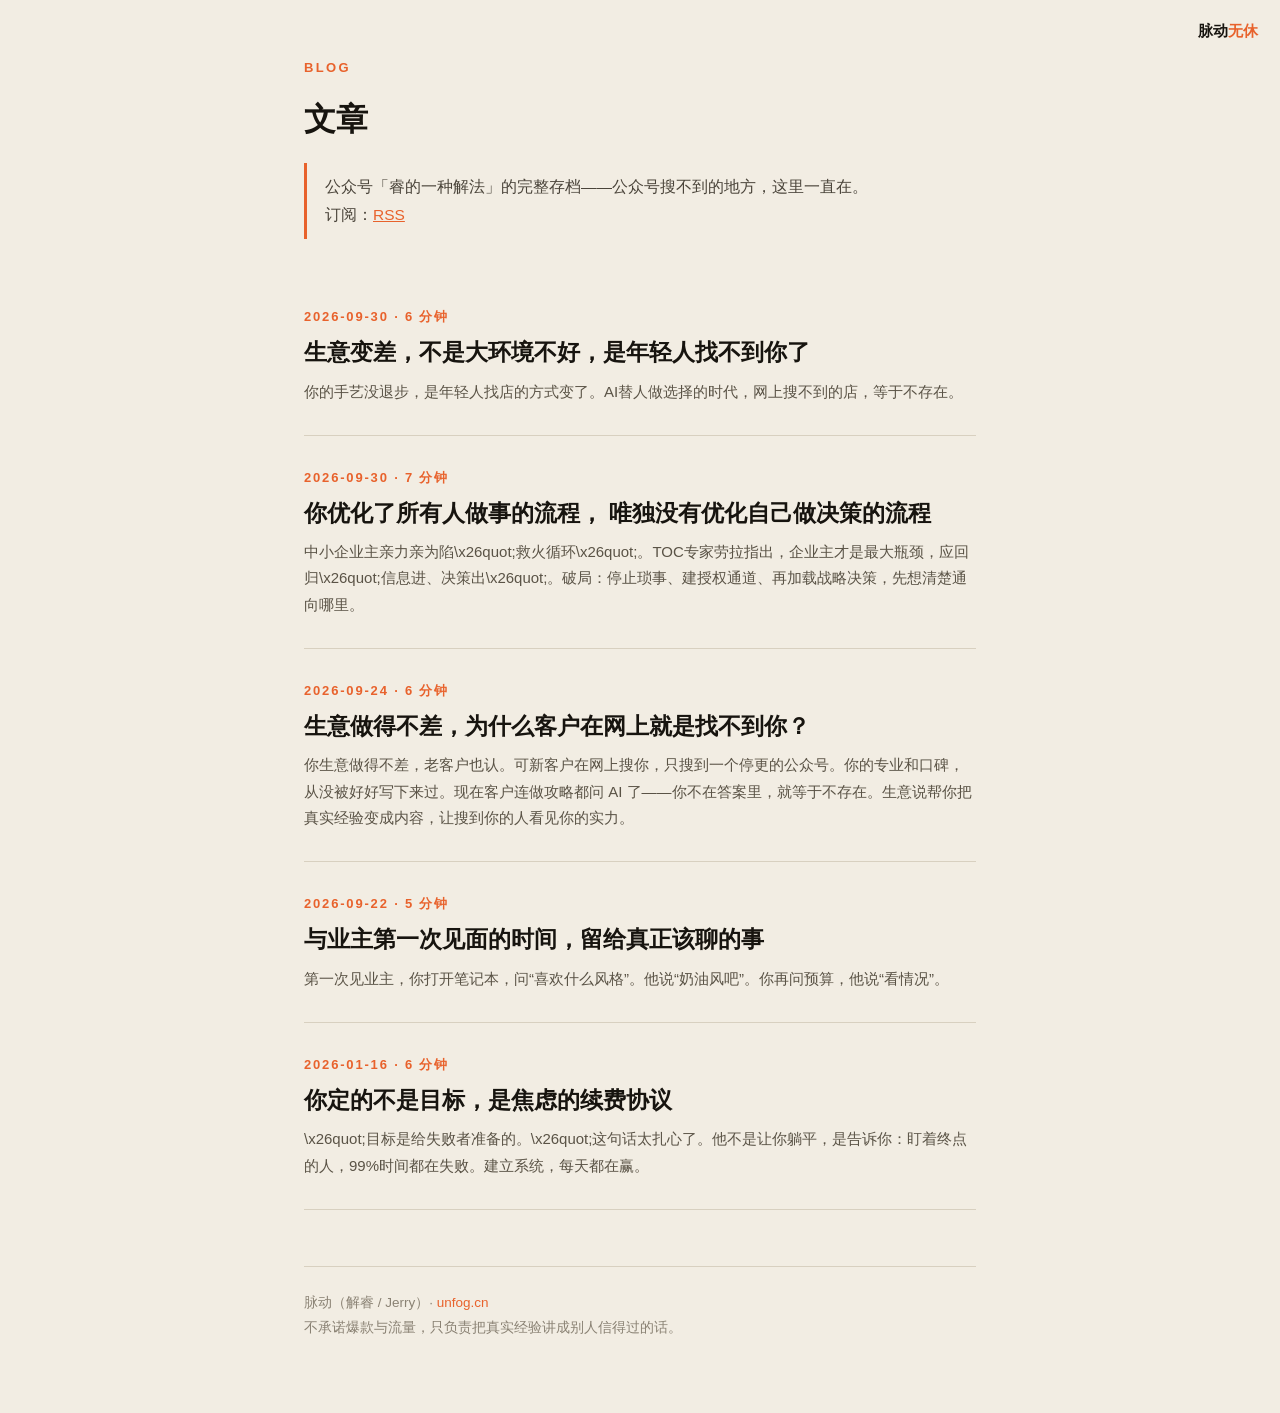
==== blog/index.html @ a6a5ee4e "blog: 同步 9-24 与 9-22 两篇（共 5 篇），sitemap/llms 更新" ====
<!DOCTYPE html>
<html lang="zh-CN">
<head>
<meta charset="utf-8">
<meta name="viewport" content="width=device-width,initial-scale=1">
<title>文章｜脉动无休</title>
<meta name="description" content="脉动（解睿 / Jerry）的公众号文章存档：生意表达、经营判断与 AI 时代的个人实践。">
<link rel="canonical" href="https://unfog.cn/blog/">
<link rel="alternate" type="application/rss+xml" title="脉动无休 · 文章" href="/blog/rss.xml">
<style>
:root{--paper:#f2ede3;--ink:#17140f;--orange:#e8622c}
*{margin:0;padding:0;box-sizing:border-box}
html{-webkit-font-smoothing:antialiased}
body{background:var(--paper);color:var(--ink);font:17px/1.85 "PingFang SC","Helvetica Neue",sans-serif}
.wrap{max-width:720px;margin:0 auto;padding:56px 24px 72px}
.kicker{font-size:13px;letter-spacing:.18em;color:var(--orange);font-weight:600;margin-bottom:18px}
h1{font-family:"Songti SC","STSong","Noto Serif SC",serif;font-size:32px;line-height:1.35;font-weight:700;margin-bottom:14px}
.summary{border-left:3px solid var(--orange);padding:10px 0 10px 18px;color:#4a443a;font-size:15.5px;line-height:1.8;margin:22px 0 8px}
.meta{font-size:13px;color:#8a8274;margin-bottom:40px}
.article p{margin:0 0 20px}
.article img{width:100%;height:auto;border-radius:4px;margin:6px 0 24px;display:block}
.article blockquote,.article .quote{border-left:3px solid #d8d0c0;padding:6px 0 6px 18px;margin:0 0 20px;color:#5a5346}
.article strong{font-weight:650}
.foot{margin-top:56px;padding-top:24px;border-top:1px solid #d8d0c0;font-size:13.5px;color:#8a8274}
.foot a{color:var(--orange);text-decoration:none}
.foot a:hover{text-decoration:underline}
.brand{position:fixed;top:18px;right:22px;font-family:"Songti SC",serif;font-weight:700;font-size:15px;color:var(--ink);text-decoration:none}
.brand em{color:var(--orange);font-style:normal}
.list-item{padding:30px 0;border-bottom:1px solid #d8d0c0}
.list-item a{font-family:"Songti SC",serif;font-size:23px;font-weight:700;color:var(--ink);text-decoration:none;line-height:1.4}
.list-item a:hover{color:var(--orange)}
.list-item .d{font-size:13px;letter-spacing:.14em;color:var(--orange);font-weight:600;margin-bottom:8px}
.list-item .s{color:#5a5346;font-size:15px;margin-top:8px;line-height:1.75}
</style>
</head>
<body>
<a class="brand" href="/">脉动<em>无休</em></a>
<div class="wrap">
<div class="kicker">BLOG</div>
<h1>文章</h1>
<div class="summary">公众号「睿的一种解法」的完整存档——公众号搜不到的地方，这里一直在。<br>订阅：<a href="/blog/rss.xml" style="color:var(--orange)">RSS</a></div>
<div style="height:28px"></div>
<div class="list-item"><div class="d">2026-09-30 · 6 分钟</div><a href="/blog/20260930-01.html">生意变差，不是大环境不好，是年轻人找不到你了</a><div class="s">你的手艺没退步，是年轻人找店的方式变了。AI替人做选择的时代，网上搜不到的店，等于不存在。</div></div>
<div class="list-item"><div class="d">2026-09-30 · 7 分钟</div><a href="/blog/20260930-02.html">你优化了所有人做事的流程， 唯独没有优化自己做决策的流程</a><div class="s">中小企业主亲力亲为陷\x26quot;救火循环\x26quot;。TOC专家劳拉指出，企业主才是最大瓶颈，应回归\x26quot;信息进、决策出\x26quot;。破局：停止琐事、建授权通道、再加载战略决策，先想清楚通向哪里。</div></div>
<div class="list-item"><div class="d">2026-09-24 · 6 分钟</div><a href="/blog/20260924-01.html">生意做得不差，为什么客户在网上就是找不到你？</a><div class="s">你生意做得不差，老客户也认。可新客户在网上搜你，只搜到一个停更的公众号。你的专业和口碑，从没被好好写下来过。现在客户连做攻略都问 AI 了——你不在答案里，就等于不存在。生意说帮你把真实经验变成内容，让搜到你的人看见你的实力。</div></div>
<div class="list-item"><div class="d">2026-09-22 · 5 分钟</div><a href="/blog/20260922-01.html">与业主第一次见面的时间，留给真正该聊的事</a><div class="s">第一次见业主，你打开笔记本，问“喜欢什么风格”。他说“奶油风吧”。你再问预算，他说“看情况”。</div></div>
<div class="list-item"><div class="d">2026-01-16 · 6 分钟</div><a href="/blog/20260116-01.html">你定的不是目标，是焦虑的续费协议</a><div class="s">\x26quot;目标是给失败者准备的。\x26quot;这句话太扎心了。他不是让你躺平，是告诉你：盯着终点的人，99%时间都在失败。建立系统，每天都在赢。</div></div>
<div class="foot">脉动（解睿 / Jerry）· <a href="/">unfog.cn</a><br>不承诺爆款与流量，只负责把真实经验讲成别人信得过的话。</div>
</div>
</body></html>
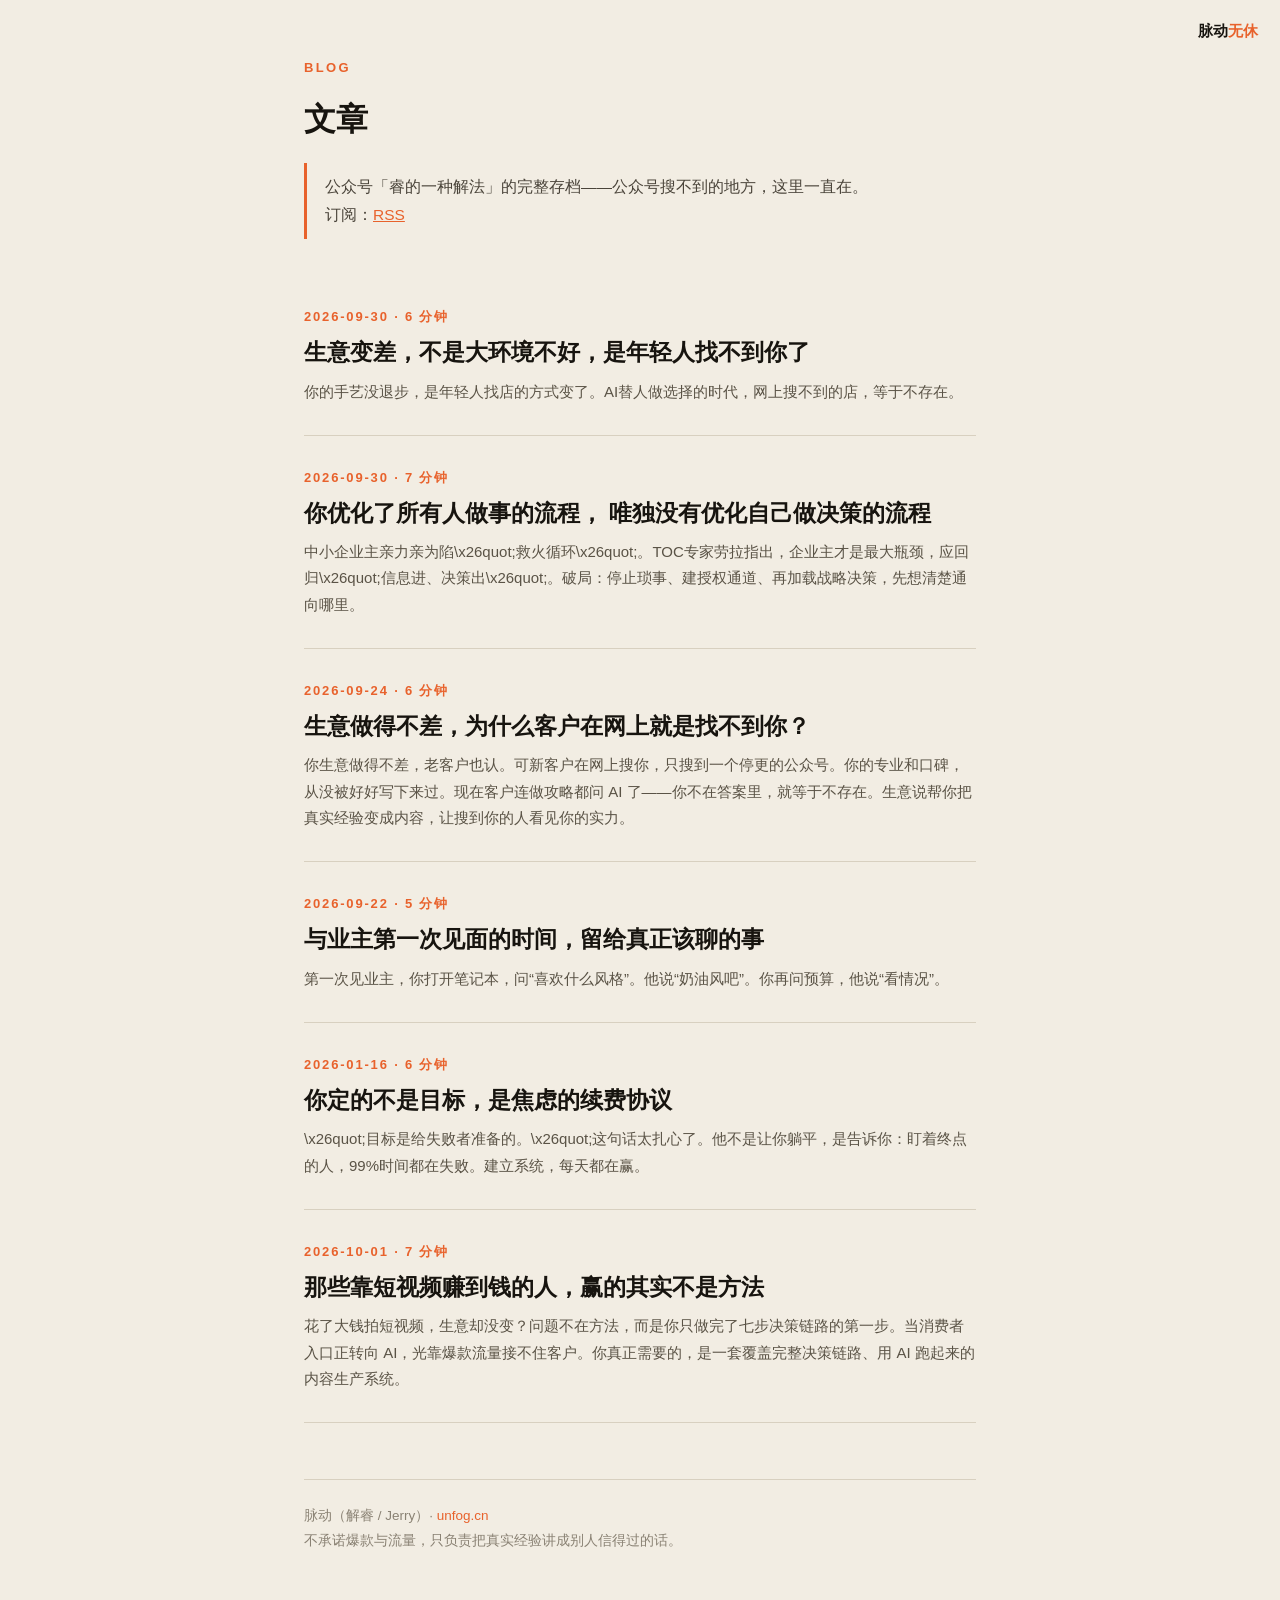
==== commit fd631ca5: "blog: 新增《那些靠短视频赚到钱的人》+ 全部文章排版修复（表格/列表符号/章节标题/nbsp）" ====
--- a/blog/index.html
+++ b/blog/index.html
@@ -21,6 +21,18 @@
 .article img{width:100%;height:auto;border-radius:4px;margin:6px 0 24px;display:block}
 .article blockquote,.article .quote{border-left:3px solid #d8d0c0;padding:6px 0 6px 18px;margin:0 0 20px;color:#5a5346}
 .article strong{font-weight:650}
+.article h2{font-family:"Songti SC","STSong","Noto Serif SC",serif;font-size:24px;line-height:1.5;font-weight:700;margin:40px 0 16px}
+.article h3{font-size:18px;font-weight:700;margin:30px 0 12px}
+.article h1{font-family:"Songti SC",serif;font-size:26px;font-weight:700;margin:36px 0 16px}
+.article p.li{position:relative;padding-left:1.15em;margin:0 0 12px}
+.article p.li::before{content:"·";position:absolute;left:0;color:var(--orange);font-weight:700}
+.article ul,.article ol{margin:0 0 20px 22px}
+.article li{margin:0 0 10px}
+.article .tblwrap{overflow-x:auto;margin:0 0 24px}
+.article table{width:100%;border-collapse:collapse;font-size:15px;line-height:1.7}
+.article td,.article th{padding:10px 12px;border:1px solid #d8d0c0;vertical-align:top;text-align:left}
+.article tr:nth-child(odd) td{background:rgba(232,98,44,.045)}
+.article td[data-colwidth="90"]:first-child,.article td:first-child{white-space:nowrap;font-weight:650;background:rgba(232,98,44,.06)}
 .foot{margin-top:56px;padding-top:24px;border-top:1px solid #d8d0c0;font-size:13.5px;color:#8a8274}
 .foot a{color:var(--orange);text-decoration:none}
 .foot a:hover{text-decoration:underline}
@@ -45,6 +57,7 @@
 <div class="list-item"><div class="d">2026-09-24 · 6 分钟</div><a href="/blog/20260924-01.html">生意做得不差，为什么客户在网上就是找不到你？</a><div class="s">你生意做得不差，老客户也认。可新客户在网上搜你，只搜到一个停更的公众号。你的专业和口碑，从没被好好写下来过。现在客户连做攻略都问 AI 了——你不在答案里，就等于不存在。生意说帮你把真实经验变成内容，让搜到你的人看见你的实力。</div></div>
 <div class="list-item"><div class="d">2026-09-22 · 5 分钟</div><a href="/blog/20260922-01.html">与业主第一次见面的时间，留给真正该聊的事</a><div class="s">第一次见业主，你打开笔记本，问“喜欢什么风格”。他说“奶油风吧”。你再问预算，他说“看情况”。</div></div>
 <div class="list-item"><div class="d">2026-01-16 · 6 分钟</div><a href="/blog/20260116-01.html">你定的不是目标，是焦虑的续费协议</a><div class="s">\x26quot;目标是给失败者准备的。\x26quot;这句话太扎心了。他不是让你躺平，是告诉你：盯着终点的人，99%时间都在失败。建立系统，每天都在赢。</div></div>
+<div class="list-item"><div class="d">2026-10-01 · 7 分钟</div><a href="/blog/20261002-01.html">那些靠短视频赚到钱的人，赢的其实不是方法</a><div class="s">花了大钱拍短视频，生意却没变？问题不在方法，而是你只做完了七步决策链路的第一步。当消费者入口正转向 AI，光靠爆款流量接不住客户。你真正需要的，是一套覆盖完整决策链路、用 AI 跑起来的内容生产系统。</div></div>
 <div class="foot">脉动（解睿 / Jerry）· <a href="/">unfog.cn</a><br>不承诺爆款与流量，只负责把真实经验讲成别人信得过的话。</div>
 </div>
 </body></html>
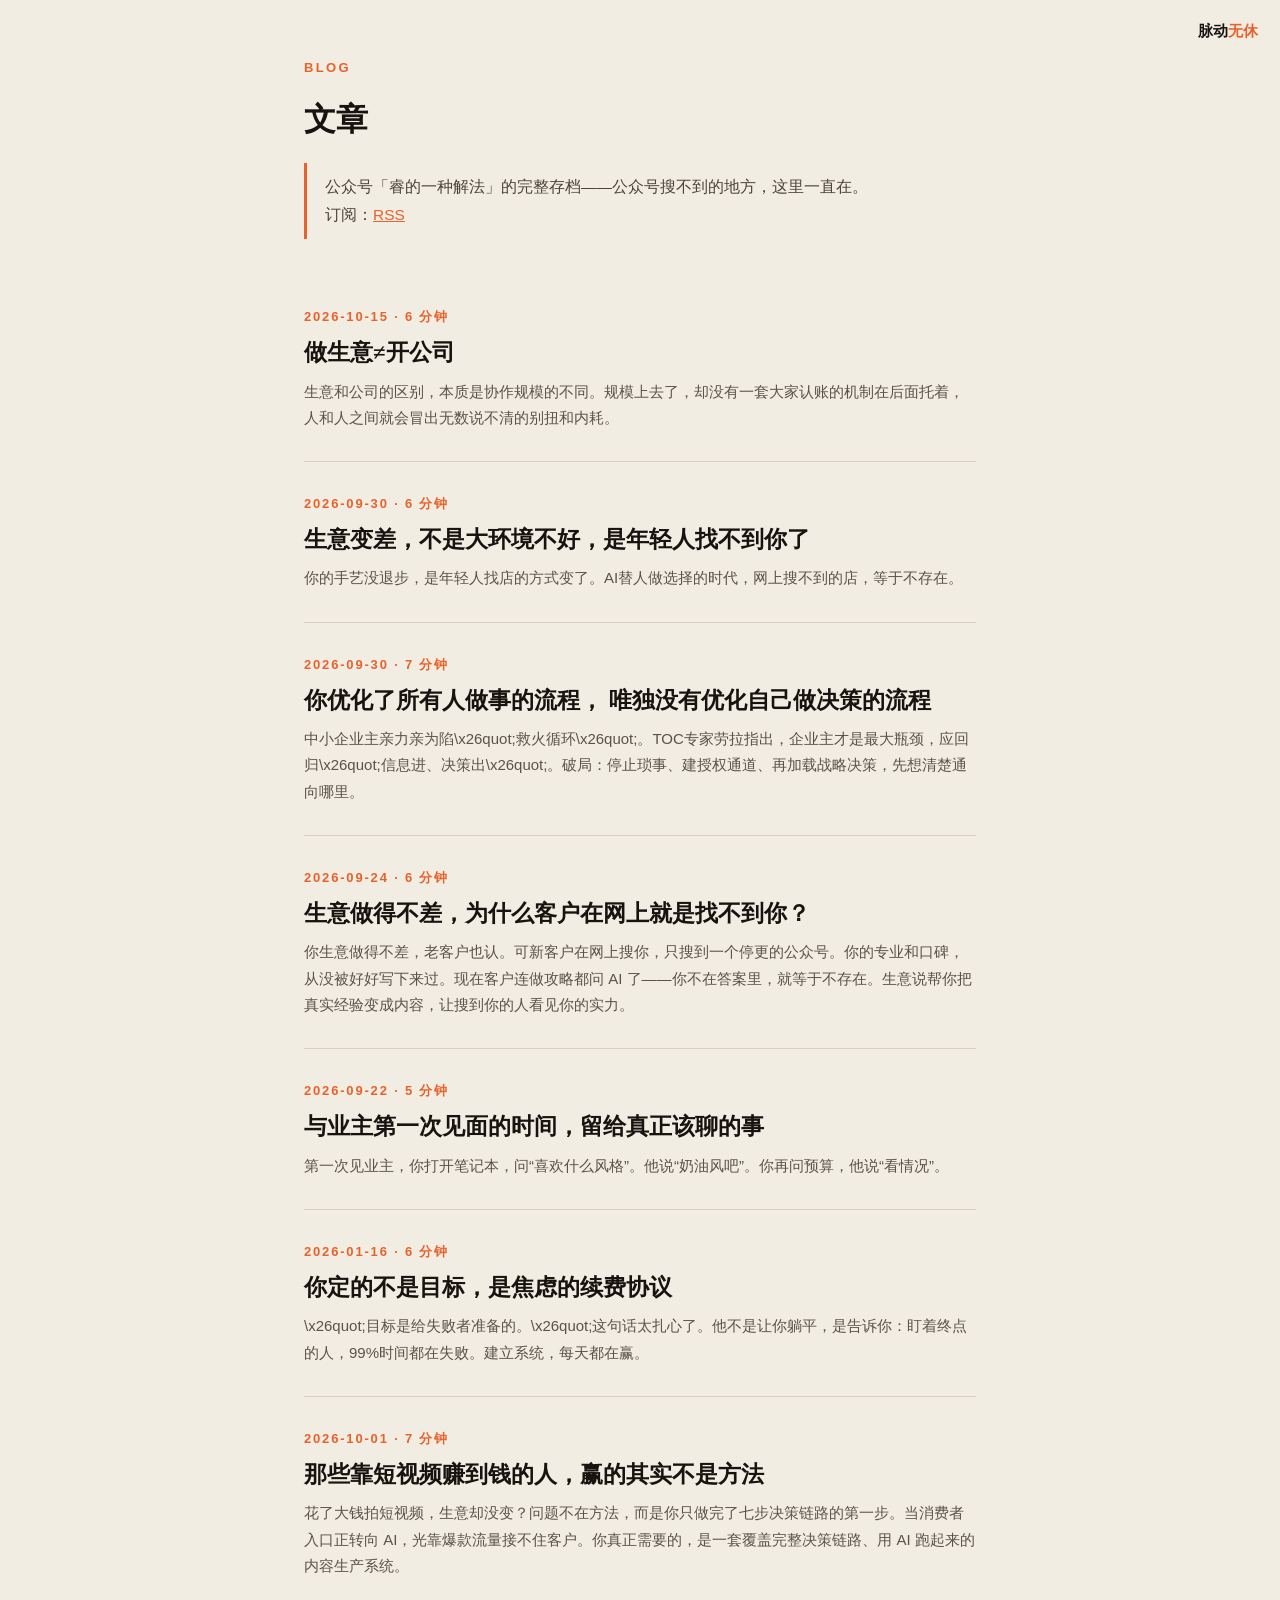
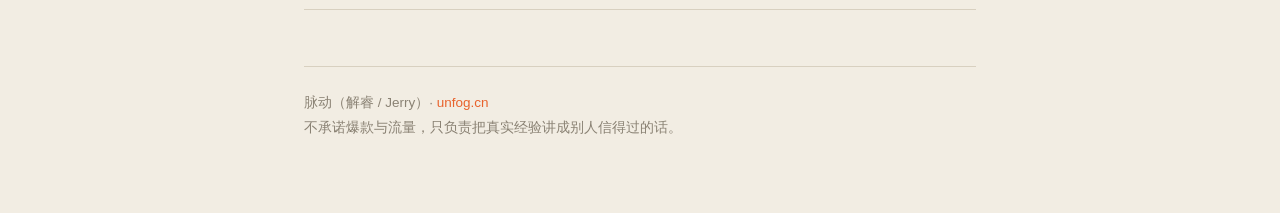
==== commit 5ecca3bd: "blog: 同步《做生意≠开公司》(20261015-01) + index/rss/sitemap/llms" ====
--- a/blog/index.html
+++ b/blog/index.html
@@ -52,6 +52,7 @@
 <h1>文章</h1>
 <div class="summary">公众号「睿的一种解法」的完整存档——公众号搜不到的地方，这里一直在。<br>订阅：<a href="/blog/rss.xml" style="color:var(--orange)">RSS</a></div>
 <div style="height:28px"></div>
+<div class="list-item"><div class="d">2026-10-15 · 6 分钟</div><a href="/blog/20261015-01.html">做生意≠开公司</a><div class="s">生意和公司的区别，本质是协作规模的不同。规模上去了，却没有一套大家认账的机制在后面托着，人和人之间就会冒出无数说不清的别扭和内耗。</div></div>
 <div class="list-item"><div class="d">2026-09-30 · 6 分钟</div><a href="/blog/20260930-01.html">生意变差，不是大环境不好，是年轻人找不到你了</a><div class="s">你的手艺没退步，是年轻人找店的方式变了。AI替人做选择的时代，网上搜不到的店，等于不存在。</div></div>
 <div class="list-item"><div class="d">2026-09-30 · 7 分钟</div><a href="/blog/20260930-02.html">你优化了所有人做事的流程， 唯独没有优化自己做决策的流程</a><div class="s">中小企业主亲力亲为陷\x26quot;救火循环\x26quot;。TOC专家劳拉指出，企业主才是最大瓶颈，应回归\x26quot;信息进、决策出\x26quot;。破局：停止琐事、建授权通道、再加载战略决策，先想清楚通向哪里。</div></div>
 <div class="list-item"><div class="d">2026-09-24 · 6 分钟</div><a href="/blog/20260924-01.html">生意做得不差，为什么客户在网上就是找不到你？</a><div class="s">你生意做得不差，老客户也认。可新客户在网上搜你，只搜到一个停更的公众号。你的专业和口碑，从没被好好写下来过。现在客户连做攻略都问 AI 了——你不在答案里，就等于不存在。生意说帮你把真实经验变成内容，让搜到你的人看见你的实力。</div></div>
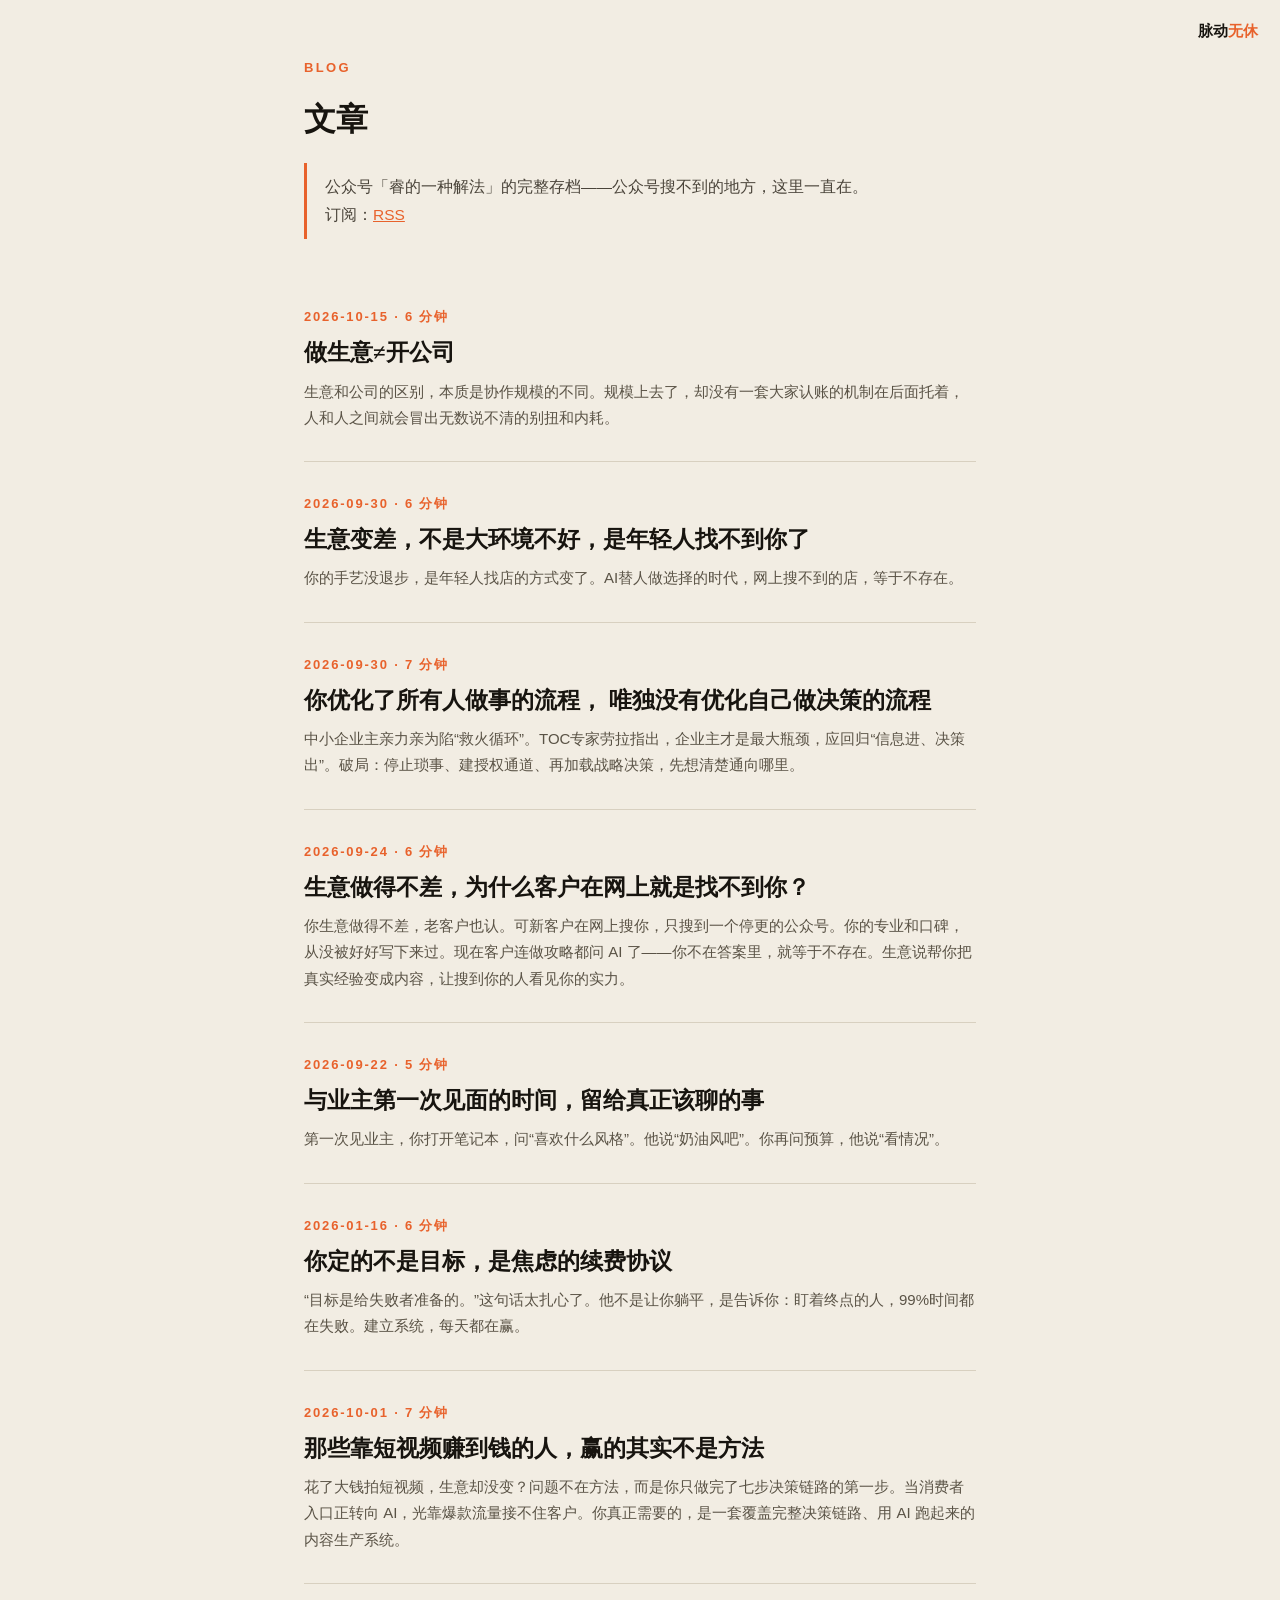
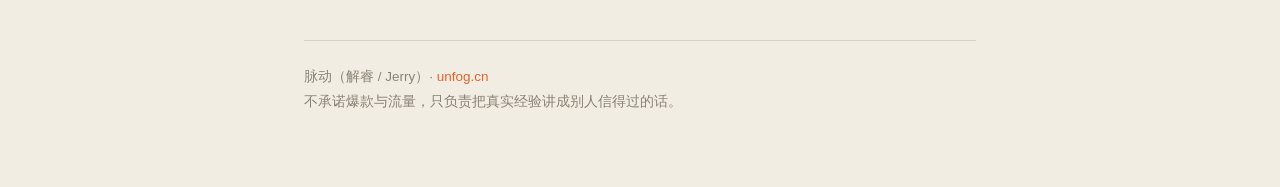
==== commit 30245c95: "fix(blog): 修复两篇文章及列表/RSS 中 \x26quot; 转义残留，还原为中文引号" ====
--- a/blog/index.html
+++ b/blog/index.html
@@ -54,10 +54,10 @@
 <div style="height:28px"></div>
 <div class="list-item"><div class="d">2026-10-15 · 6 分钟</div><a href="/blog/20261015-01.html">做生意≠开公司</a><div class="s">生意和公司的区别，本质是协作规模的不同。规模上去了，却没有一套大家认账的机制在后面托着，人和人之间就会冒出无数说不清的别扭和内耗。</div></div>
 <div class="list-item"><div class="d">2026-09-30 · 6 分钟</div><a href="/blog/20260930-01.html">生意变差，不是大环境不好，是年轻人找不到你了</a><div class="s">你的手艺没退步，是年轻人找店的方式变了。AI替人做选择的时代，网上搜不到的店，等于不存在。</div></div>
-<div class="list-item"><div class="d">2026-09-30 · 7 分钟</div><a href="/blog/20260930-02.html">你优化了所有人做事的流程， 唯独没有优化自己做决策的流程</a><div class="s">中小企业主亲力亲为陷\x26quot;救火循环\x26quot;。TOC专家劳拉指出，企业主才是最大瓶颈，应回归\x26quot;信息进、决策出\x26quot;。破局：停止琐事、建授权通道、再加载战略决策，先想清楚通向哪里。</div></div>
+<div class="list-item"><div class="d">2026-09-30 · 7 分钟</div><a href="/blog/20260930-02.html">你优化了所有人做事的流程， 唯独没有优化自己做决策的流程</a><div class="s">中小企业主亲力亲为陷“救火循环”。TOC专家劳拉指出，企业主才是最大瓶颈，应回归“信息进、决策出”。破局：停止琐事、建授权通道、再加载战略决策，先想清楚通向哪里。</div></div>
 <div class="list-item"><div class="d">2026-09-24 · 6 分钟</div><a href="/blog/20260924-01.html">生意做得不差，为什么客户在网上就是找不到你？</a><div class="s">你生意做得不差，老客户也认。可新客户在网上搜你，只搜到一个停更的公众号。你的专业和口碑，从没被好好写下来过。现在客户连做攻略都问 AI 了——你不在答案里，就等于不存在。生意说帮你把真实经验变成内容，让搜到你的人看见你的实力。</div></div>
 <div class="list-item"><div class="d">2026-09-22 · 5 分钟</div><a href="/blog/20260922-01.html">与业主第一次见面的时间，留给真正该聊的事</a><div class="s">第一次见业主，你打开笔记本，问“喜欢什么风格”。他说“奶油风吧”。你再问预算，他说“看情况”。</div></div>
-<div class="list-item"><div class="d">2026-01-16 · 6 分钟</div><a href="/blog/20260116-01.html">你定的不是目标，是焦虑的续费协议</a><div class="s">\x26quot;目标是给失败者准备的。\x26quot;这句话太扎心了。他不是让你躺平，是告诉你：盯着终点的人，99%时间都在失败。建立系统，每天都在赢。</div></div>
+<div class="list-item"><div class="d">2026-01-16 · 6 分钟</div><a href="/blog/20260116-01.html">你定的不是目标，是焦虑的续费协议</a><div class="s">“目标是给失败者准备的。”这句话太扎心了。他不是让你躺平，是告诉你：盯着终点的人，99%时间都在失败。建立系统，每天都在赢。</div></div>
 <div class="list-item"><div class="d">2026-10-01 · 7 分钟</div><a href="/blog/20261002-01.html">那些靠短视频赚到钱的人，赢的其实不是方法</a><div class="s">花了大钱拍短视频，生意却没变？问题不在方法，而是你只做完了七步决策链路的第一步。当消费者入口正转向 AI，光靠爆款流量接不住客户。你真正需要的，是一套覆盖完整决策链路、用 AI 跑起来的内容生产系统。</div></div>
 <div class="foot">脉动（解睿 / Jerry）· <a href="/">unfog.cn</a><br>不承诺爆款与流量，只负责把真实经验讲成别人信得过的话。</div>
 </div>
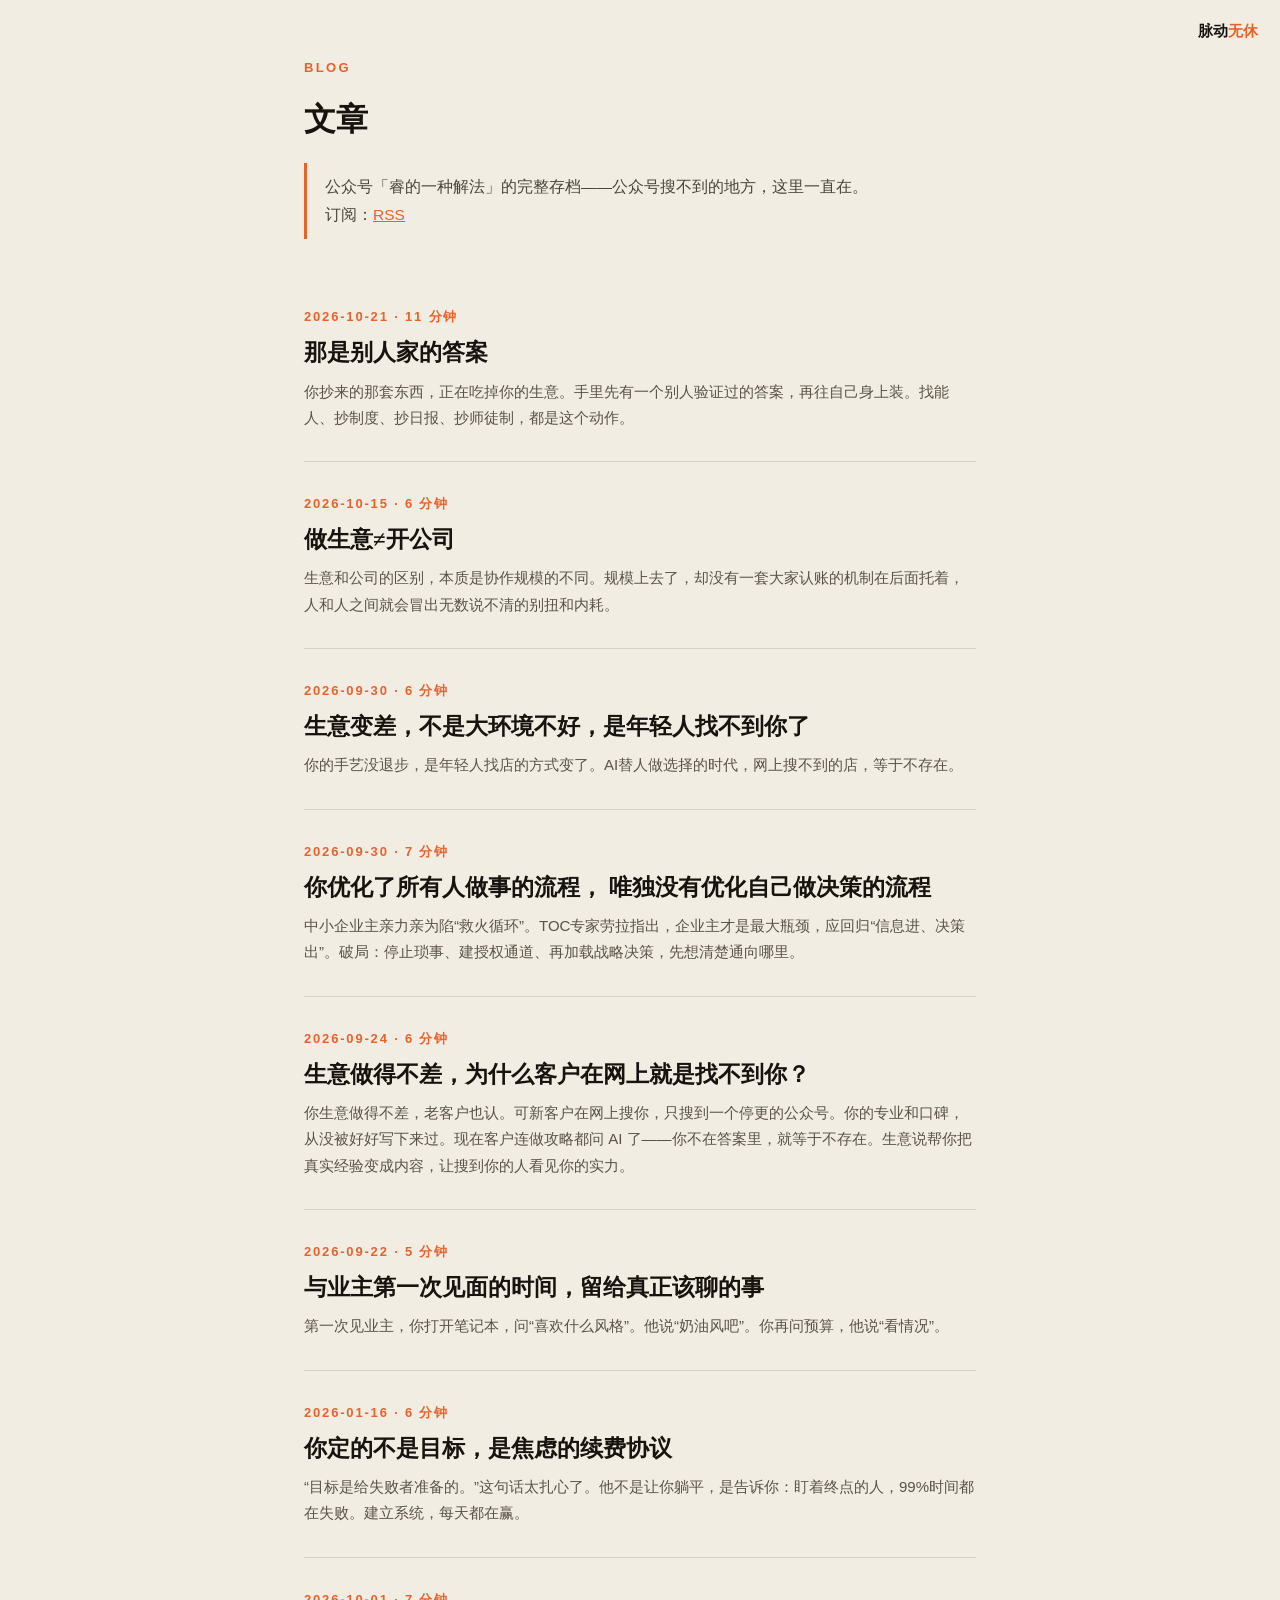
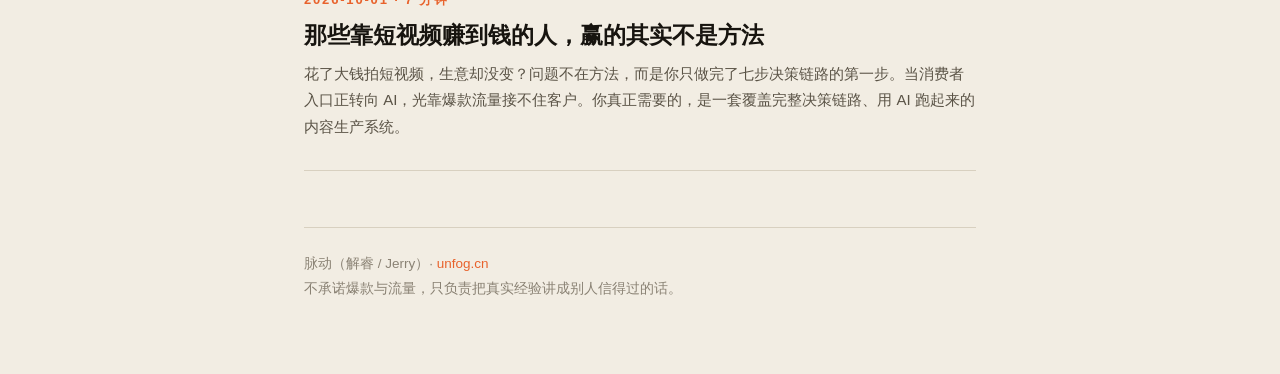
==== commit 11168740: "blog: 同步《那是别人家的答案》(20261021-01) + index/rss/sitemap/llms；修掉 sitemap 里 blog 索引页与文章共用一个 url 的坏条目" ====
--- a/blog/index.html
+++ b/blog/index.html
@@ -52,6 +52,7 @@
 <h1>文章</h1>
 <div class="summary">公众号「睿的一种解法」的完整存档——公众号搜不到的地方，这里一直在。<br>订阅：<a href="/blog/rss.xml" style="color:var(--orange)">RSS</a></div>
 <div style="height:28px"></div>
+<div class="list-item"><div class="d">2026-10-21 · 11 分钟</div><a href="/blog/20261021-01.html">那是别人家的答案</a><div class="s">你抄来的那套东西，正在吃掉你的生意。手里先有一个别人验证过的答案，再往自己身上装。找能人、抄制度、抄日报、抄师徒制，都是这个动作。</div></div>
 <div class="list-item"><div class="d">2026-10-15 · 6 分钟</div><a href="/blog/20261015-01.html">做生意≠开公司</a><div class="s">生意和公司的区别，本质是协作规模的不同。规模上去了，却没有一套大家认账的机制在后面托着，人和人之间就会冒出无数说不清的别扭和内耗。</div></div>
 <div class="list-item"><div class="d">2026-09-30 · 6 分钟</div><a href="/blog/20260930-01.html">生意变差，不是大环境不好，是年轻人找不到你了</a><div class="s">你的手艺没退步，是年轻人找店的方式变了。AI替人做选择的时代，网上搜不到的店，等于不存在。</div></div>
 <div class="list-item"><div class="d">2026-09-30 · 7 分钟</div><a href="/blog/20260930-02.html">你优化了所有人做事的流程， 唯独没有优化自己做决策的流程</a><div class="s">中小企业主亲力亲为陷“救火循环”。TOC专家劳拉指出，企业主才是最大瓶颈，应回归“信息进、决策出”。破局：停止琐事、建授权通道、再加载战略决策，先想清楚通向哪里。</div></div>
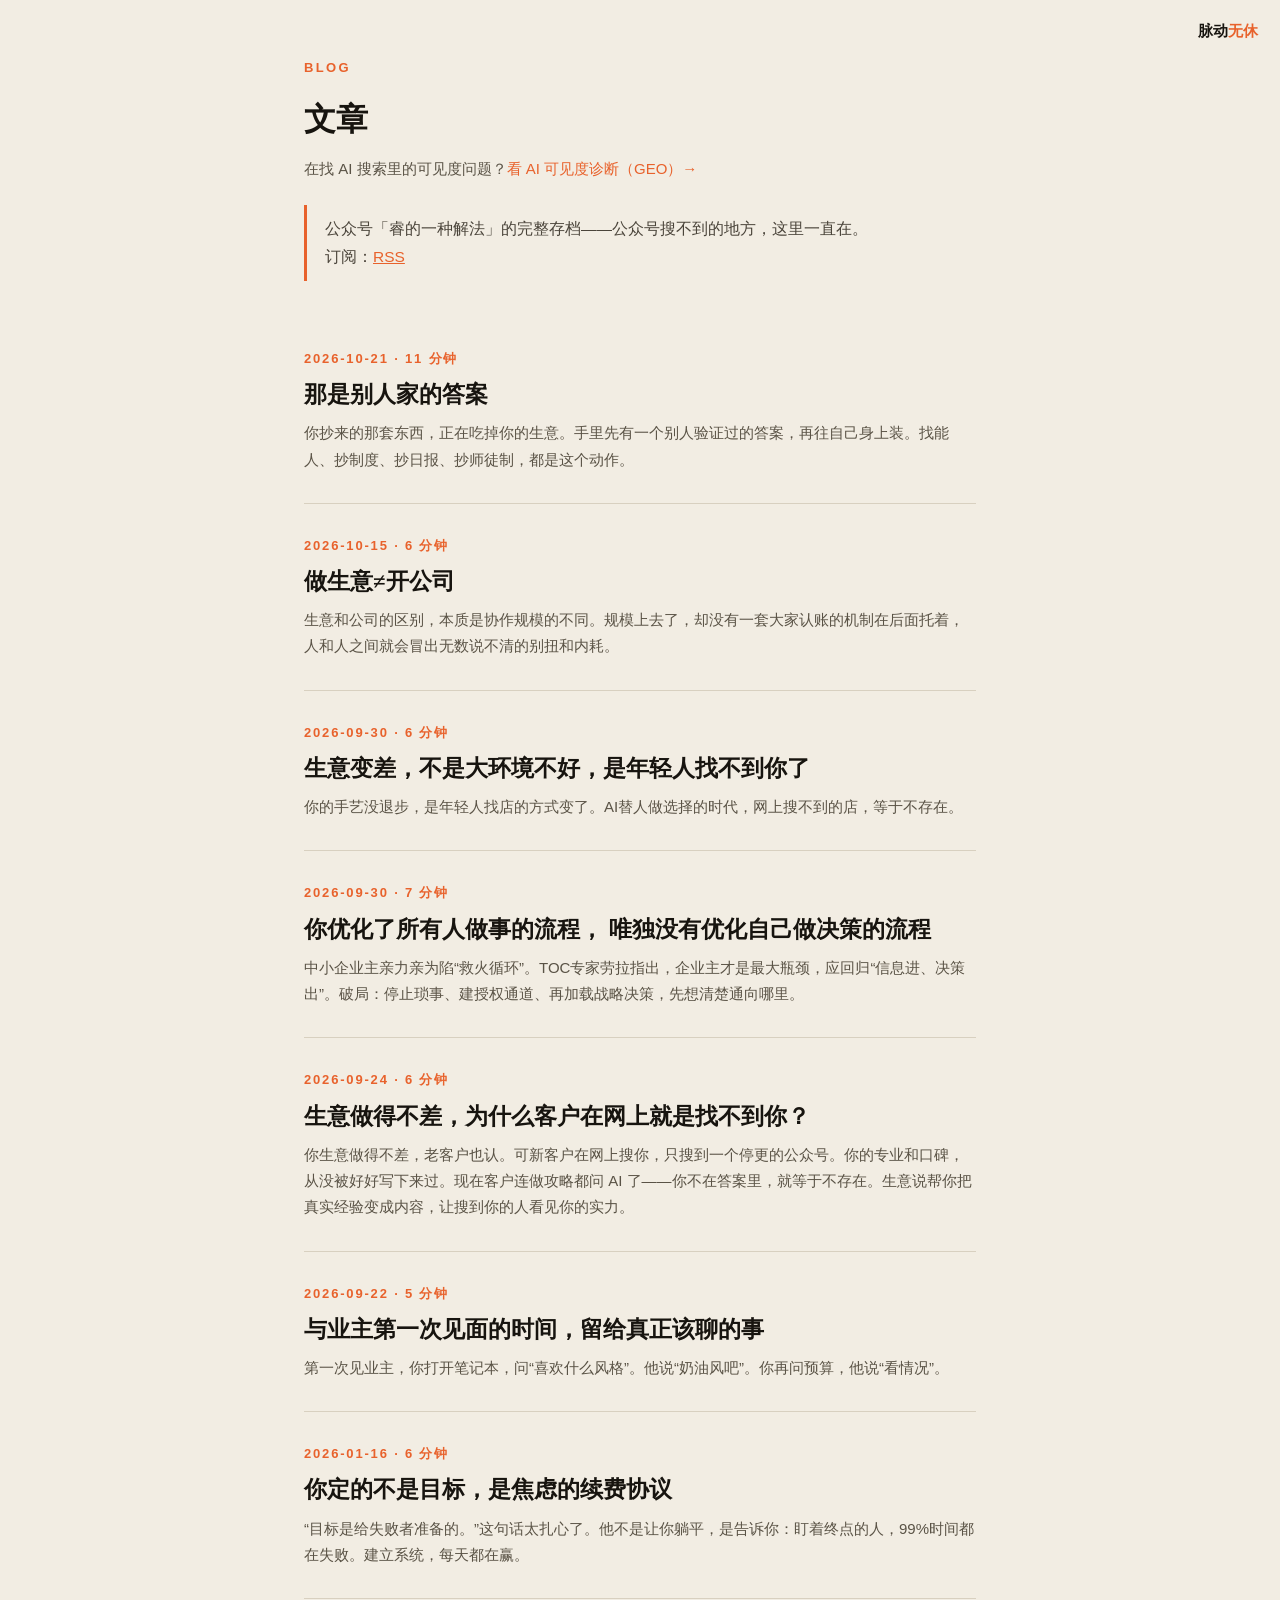
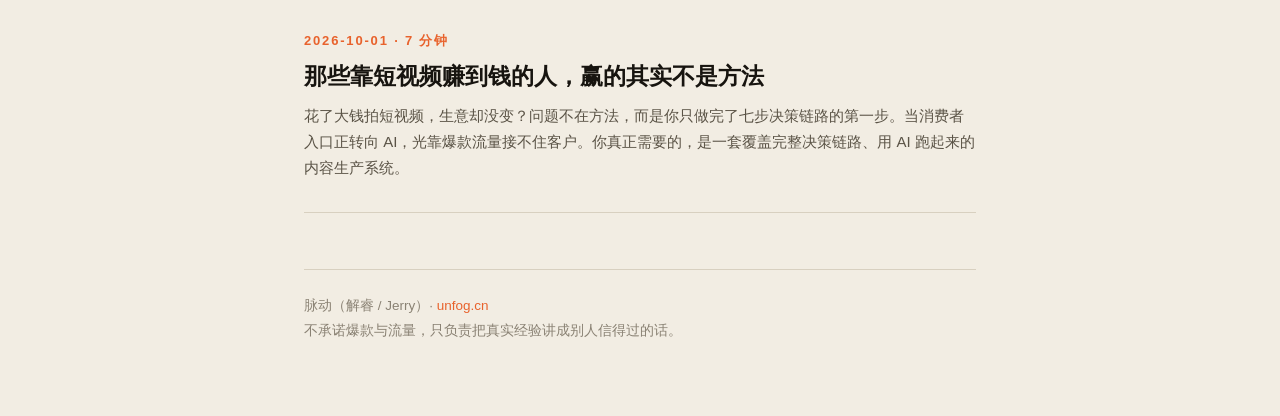
==== commit 1638c860: "GEO: 新增 /geo/ 品类落地页（GEO·生成式引擎优化 / AI 可见度诊断） - 主页导航加「AI 可见度」入口 + #fields 加 GEO 入口条 - Person.knowsAbou" ====
--- a/blog/index.html
+++ b/blog/index.html
@@ -44,12 +44,16 @@
 .list-item .d{font-size:13px;letter-spacing:.14em;color:var(--orange);font-weight:600;margin-bottom:8px}
 .list-item .s{color:#5a5346;font-size:15px;margin-top:8px;line-height:1.75}
 </style>
+<script type="application/ld+json">
+{"@context":"https://schema.org","@graph":[{"@type":"Blog","@id":"https://unfog.cn/blog/#blog","name":"脉动无休 · 文章","description":"脉动（解睿 / Jerry）的文章存档：生意表达、经营判断与 AI 时代的个人实践。","url":"https://unfog.cn/blog/","inLanguage":"zh-CN","author":{"@type":"Person","name":"脉动（解睿 / Jerry）","url":"https://unfog.cn/","@id":"https://unfog.cn/#person"}},{"@type":"ItemList","itemListElement":[{"@type":"ListItem","position":1,"url":"https://unfog.cn/blog/20261021-01.html","name":"那是别人家的答案"},{"@type":"ListItem","position":2,"url":"https://unfog.cn/blog/20261015-01.html","name":"做生意≠开公司"},{"@type":"ListItem","position":3,"url":"https://unfog.cn/blog/20260930-01.html","name":"生意变差，不是大环境不好，是年轻人找不到你了"},{"@type":"ListItem","position":4,"url":"https://unfog.cn/blog/20260930-02.html","name":"你优化了所有人做事的流程， 唯独没有优化自己做决策的流程"},{"@type":"ListItem","position":5,"url":"https://unfog.cn/blog/20260924-01.html","name":"生意做得不差，为什么客户在网上就是找不到你？"},{"@type":"ListItem","position":6,"url":"https://unfog.cn/blog/20260922-01.html","name":"与业主第一次见面的时间，留给真正该聊的事"},{"@type":"ListItem","position":7,"url":"https://unfog.cn/blog/20260116-01.html","name":"你定的不是目标，是焦虑的续费协议"},{"@type":"ListItem","position":8,"url":"https://unfog.cn/blog/20261002-01.html","name":"那些靠短视频赚到钱的人，赢的其实不是方法"}]},{"@type":"BreadcrumbList","itemListElement":[{"@type":"ListItem","position":1,"name":"首页","item":"https://unfog.cn/"},{"@type":"ListItem","position":2,"name":"文章","item":"https://unfog.cn/blog/"}]}]}
+</script>
 </head>
 <body>
 <a class="brand" href="/">脉动<em>无休</em></a>
 <div class="wrap">
 <div class="kicker">BLOG</div>
 <h1>文章</h1>
+<p class="services" style="margin:0 0 8px;font-size:15px;color:#5a5346">在找 AI 搜索里的可见度问题？<a href="/geo/" style="color:#e8622c;text-decoration:none">看 AI 可见度诊断（GEO）→</a></p>
 <div class="summary">公众号「睿的一种解法」的完整存档——公众号搜不到的地方，这里一直在。<br>订阅：<a href="/blog/rss.xml" style="color:var(--orange)">RSS</a></div>
 <div style="height:28px"></div>
 <div class="list-item"><div class="d">2026-10-21 · 11 分钟</div><a href="/blog/20261021-01.html">那是别人家的答案</a><div class="s">你抄来的那套东西，正在吃掉你的生意。手里先有一个别人验证过的答案，再往自己身上装。找能人、抄制度、抄日报、抄师徒制，都是这个动作。</div></div>
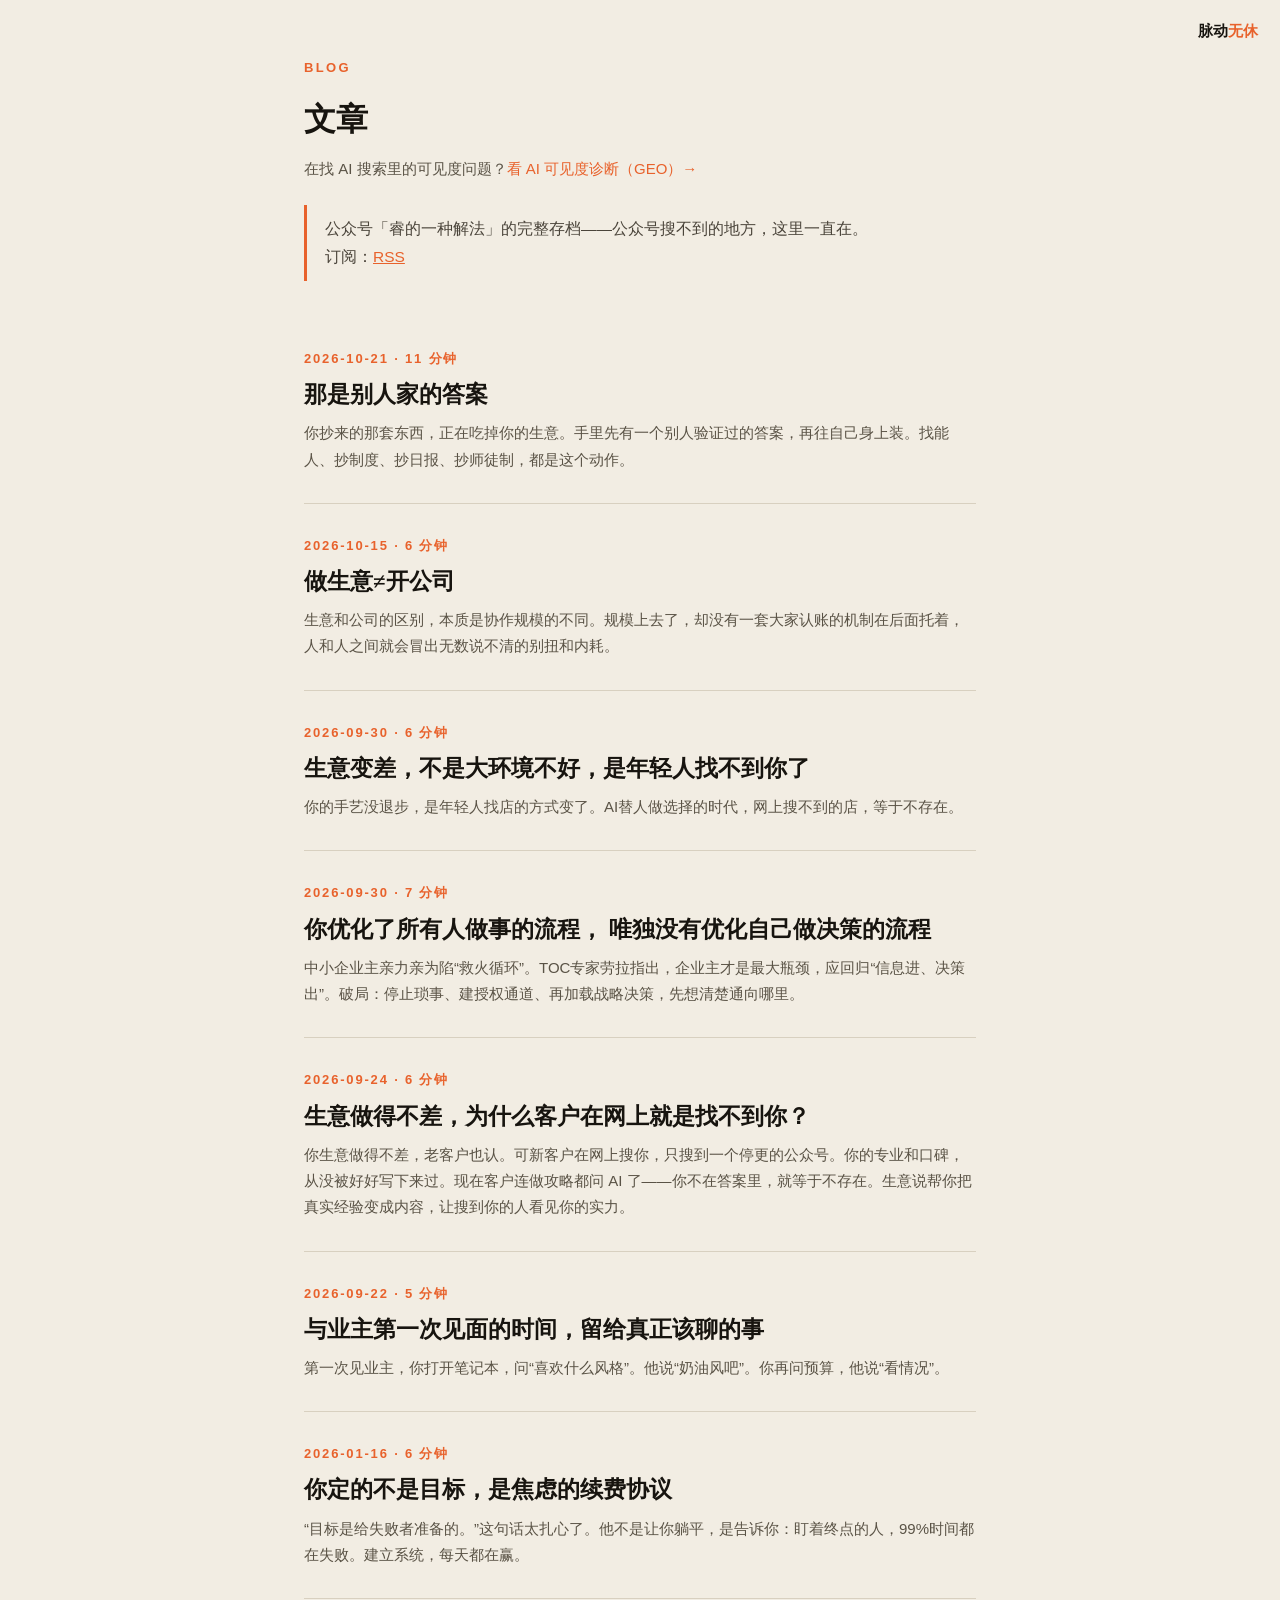
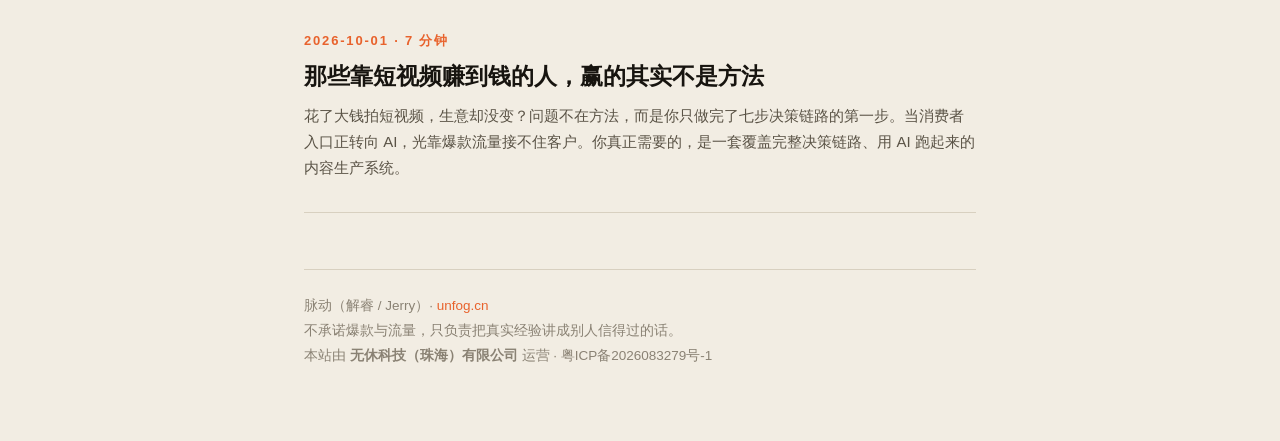
==== commit e634c79d: "v5 图文重构：精简文案、Riso 配图、履历横移、作品主卡、品牌橙小字加深；blog/geo 结构化数据与导航" ====
--- a/blog/index.html
+++ b/blog/index.html
@@ -64,6 +64,6 @@
 <div class="list-item"><div class="d">2026-09-22 · 5 分钟</div><a href="/blog/20260922-01.html">与业主第一次见面的时间，留给真正该聊的事</a><div class="s">第一次见业主，你打开笔记本，问“喜欢什么风格”。他说“奶油风吧”。你再问预算，他说“看情况”。</div></div>
 <div class="list-item"><div class="d">2026-01-16 · 6 分钟</div><a href="/blog/20260116-01.html">你定的不是目标，是焦虑的续费协议</a><div class="s">“目标是给失败者准备的。”这句话太扎心了。他不是让你躺平，是告诉你：盯着终点的人，99%时间都在失败。建立系统，每天都在赢。</div></div>
 <div class="list-item"><div class="d">2026-10-01 · 7 分钟</div><a href="/blog/20261002-01.html">那些靠短视频赚到钱的人，赢的其实不是方法</a><div class="s">花了大钱拍短视频，生意却没变？问题不在方法，而是你只做完了七步决策链路的第一步。当消费者入口正转向 AI，光靠爆款流量接不住客户。你真正需要的，是一套覆盖完整决策链路、用 AI 跑起来的内容生产系统。</div></div>
-<div class="foot">脉动（解睿 / Jerry）· <a href="/">unfog.cn</a><br>不承诺爆款与流量，只负责把真实经验讲成别人信得过的话。</div>
+<div class="foot">脉动（解睿 / Jerry）· <a href="/">unfog.cn</a><br>不承诺爆款与流量，只负责把真实经验讲成别人信得过的话。<br>本站由 <b>无休科技（珠海）有限公司</b> 运营 · 粤ICP备2026083279号-1</div>
 </div>
 </body></html>
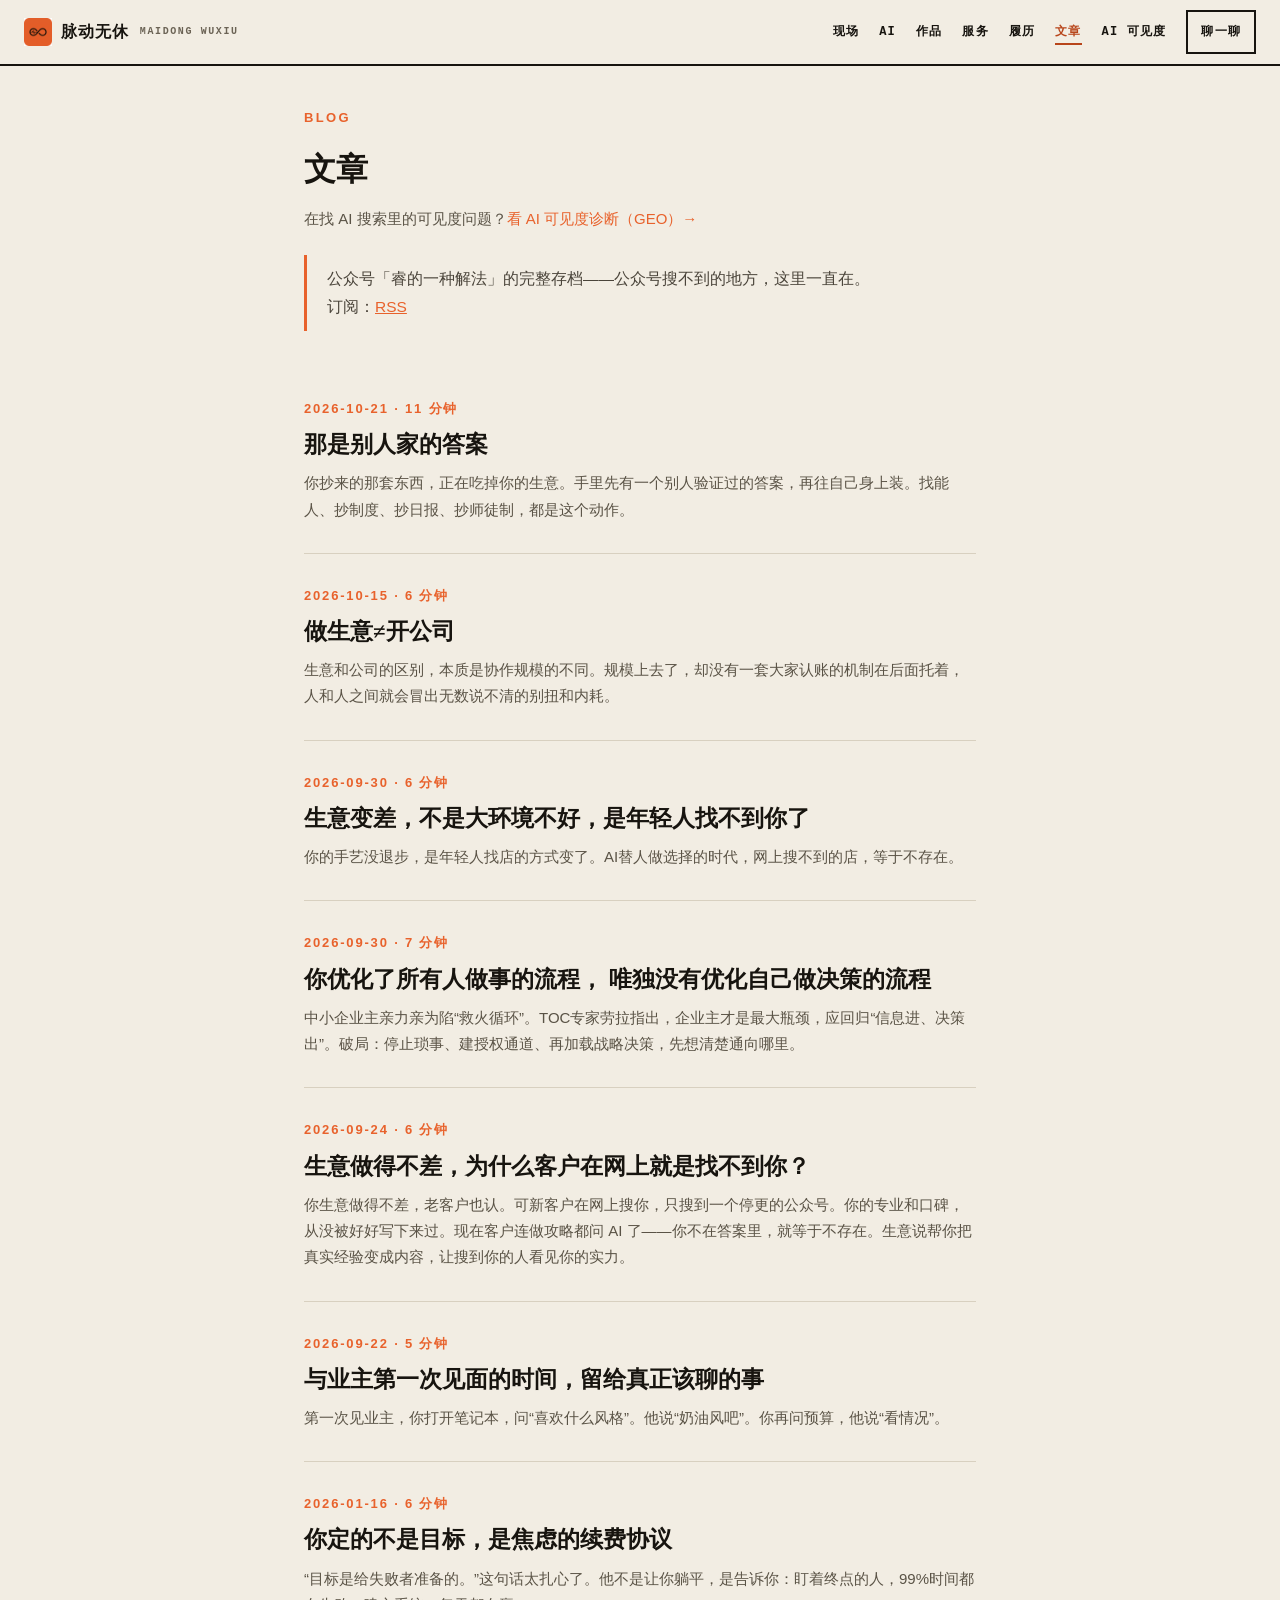
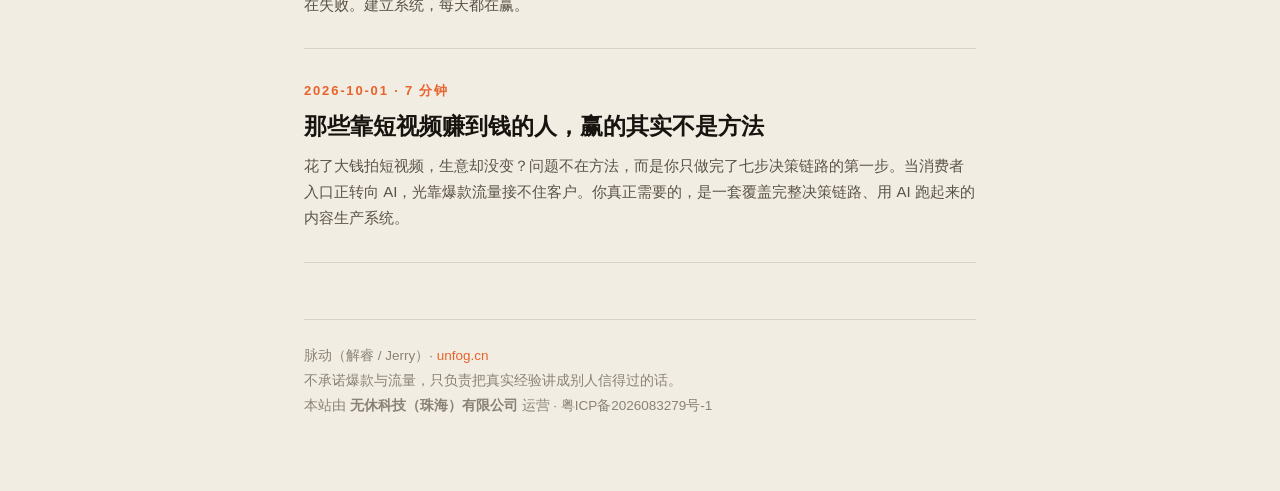
==== commit beb09c2f: "网站收尾：分享卡重做为 1200×630 Riso 图文卡；blog/geo 换全站统一顶栏（assets/site-nav.css）；手机端 mono 小标签与表头提到 12px" ====
--- a/blog/index.html
+++ b/blog/index.html
@@ -12,10 +12,10 @@
 *{margin:0;padding:0;box-sizing:border-box}
 html{-webkit-font-smoothing:antialiased}
 body{background:var(--paper);color:var(--ink);font:17px/1.85 "PingFang SC","Helvetica Neue",sans-serif}
-.wrap{max-width:720px;margin:0 auto;padding:56px 24px 72px}
+.wrap{max-width:720px;margin:0 auto;padding:40px 24px 72px}
 .kicker{font-size:13px;letter-spacing:.18em;color:var(--orange);font-weight:600;margin-bottom:18px}
 h1{font-family:"Songti SC","STSong","Noto Serif SC",serif;font-size:32px;line-height:1.35;font-weight:700;margin-bottom:14px}
-.summary{border-left:3px solid var(--orange);padding:10px 0 10px 18px;color:#4a443a;font-size:15.5px;line-height:1.8;margin:22px 0 8px}
+.summary{border-left:3px solid var(--orange);padding:10px 6px 10px 20px;color:#4a443a;font-size:15.5px;line-height:1.8;margin:22px 0 8px}
 .meta{font-size:13px;color:#8a8274;margin-bottom:40px}
 .article p{margin:0 0 20px}
 .article img{width:100%;height:auto;border-radius:4px;margin:6px 0 24px;display:block}
@@ -47,9 +47,19 @@
 <script type="application/ld+json">
 {"@context":"https://schema.org","@graph":[{"@type":"Blog","@id":"https://unfog.cn/blog/#blog","name":"脉动无休 · 文章","description":"脉动（解睿 / Jerry）的文章存档：生意表达、经营判断与 AI 时代的个人实践。","url":"https://unfog.cn/blog/","inLanguage":"zh-CN","author":{"@type":"Person","name":"脉动（解睿 / Jerry）","url":"https://unfog.cn/","@id":"https://unfog.cn/#person"}},{"@type":"ItemList","itemListElement":[{"@type":"ListItem","position":1,"url":"https://unfog.cn/blog/20261021-01.html","name":"那是别人家的答案"},{"@type":"ListItem","position":2,"url":"https://unfog.cn/blog/20261015-01.html","name":"做生意≠开公司"},{"@type":"ListItem","position":3,"url":"https://unfog.cn/blog/20260930-01.html","name":"生意变差，不是大环境不好，是年轻人找不到你了"},{"@type":"ListItem","position":4,"url":"https://unfog.cn/blog/20260930-02.html","name":"你优化了所有人做事的流程， 唯独没有优化自己做决策的流程"},{"@type":"ListItem","position":5,"url":"https://unfog.cn/blog/20260924-01.html","name":"生意做得不差，为什么客户在网上就是找不到你？"},{"@type":"ListItem","position":6,"url":"https://unfog.cn/blog/20260922-01.html","name":"与业主第一次见面的时间，留给真正该聊的事"},{"@type":"ListItem","position":7,"url":"https://unfog.cn/blog/20260116-01.html","name":"你定的不是目标，是焦虑的续费协议"},{"@type":"ListItem","position":8,"url":"https://unfog.cn/blog/20261002-01.html","name":"那些靠短视频赚到钱的人，赢的其实不是方法"}]},{"@type":"BreadcrumbList","itemListElement":[{"@type":"ListItem","position":1,"name":"首页","item":"https://unfog.cn/"},{"@type":"ListItem","position":2,"name":"文章","item":"https://unfog.cn/blog/"}]}]}
 </script>
+<link rel="stylesheet" href="/assets/site-nav.css">
 </head>
 <body>
-<a class="brand" href="/">脉动<em>无休</em></a>
+<header class="sitebar">
+  <div class="sitebar-in">
+    <a class="sb-brand" href="/"><img src="/assets/logo-mark.png" alt="脉动无休标志" width="30" height="30">脉动无休<i>MAIDONG WUXIU</i></a>
+    <nav class="sb-nav" aria-label="全站导航">
+      <a href="/#scenes" data-anchor>现场</a><a href="/#ai" data-anchor>AI</a><a href="/#works" data-anchor>作品</a><a href="/#services" data-anchor>服务</a><a href="/#cv" data-anchor>履历</a>
+      <a href="/blog/" class="on" aria-current="page">文章</a><a href="/geo/">AI 可见度</a>
+      <a class="sb-cta" href="/#contact">聊一聊</a>
+    </nav>
+  </div>
+</header>
 <div class="wrap">
 <div class="kicker">BLOG</div>
 <h1>文章</h1>
--- a/assets/site-nav.css
+++ b/assets/site-nav.css
@@ -0,0 +1,56 @@
+/* 全站统一顶栏 · 2026-10-31 与首页 v5 对齐
+   用于 /blog/、/geo/ 与其下的文章页。独立命名空间 sb-，不碰各页原有 CSS。 */
+
+.sitebar{
+  --sb-paper:#f2ede3; --sb-ink:#17140f; --sb-orange:#b8451a; --sb-faint:#6b6355;
+  background:var(--sb-paper);
+  border-bottom:2px solid var(--sb-ink);
+  font-family:"PingFang SC","Helvetica Neue",sans-serif;
+  position:relative; z-index:40;
+}
+.sitebar-in{
+  width:min(1240px,calc(100% - 48px)); margin-inline:auto;
+  height:64px; display:flex; align-items:center; justify-content:space-between; gap:16px;
+}
+.sb-brand{
+  display:inline-flex; align-items:center; gap:9px;
+  font-family:"Songti SC","STSong","Noto Serif SC",serif; font-weight:900; font-size:16px;
+  letter-spacing:.06em; color:var(--sb-ink); text-decoration:none; white-space:nowrap;
+}
+.sb-brand img{width:28px;height:28px;display:block}
+.sb-brand i{
+  font:700 10px/1 "SF Mono",Menlo,monospace; letter-spacing:.16em;
+  font-style:normal; color:var(--sb-faint); margin-left:2px;
+}
+.sb-nav{display:flex; align-items:center; gap:20px; flex-wrap:wrap; justify-content:flex-end}
+.sb-nav a{
+  font:700 12px/1 "SF Mono",Menlo,monospace; letter-spacing:.1em;
+  color:var(--sb-ink); text-decoration:none; min-height:44px; display:inline-flex; align-items:center;
+  position:relative;
+}
+.sb-nav a::after{
+  content:""; position:absolute; left:0; right:0; bottom:9px; height:2px;
+  background:var(--sb-orange); transform:scaleX(0); transform-origin:0 50%;
+  transition:transform .3s cubic-bezier(.22,.61,.36,1);
+}
+.sb-nav a:hover::after,.sb-nav a.on::after{transform:scaleX(1)}
+.sb-nav a.on{color:var(--sb-orange)}
+.sb-cta{
+  padding:0 13px; border:2px solid var(--sb-ink); font-weight:700;
+  transition:background .2s,color .2s;
+}
+.sb-cta::after{display:none}
+.sb-cta:hover{background:var(--sb-ink); color:var(--sb-paper)}
+
+@media(max-width:900px){
+  .sitebar-in{width:calc(100% - 32px); height:58px; gap:10px}
+  .sb-nav{gap:14px}
+  .sb-nav a[data-anchor]{display:none}
+  .sb-brand i{display:none}
+}
+@media(max-width:520px){
+  .sb-brand{font-size:15px}
+  .sb-nav{gap:16px}
+  .sb-nav a{font-size:12px; letter-spacing:.04em}
+  .sb-cta{padding:0 9px}
+}
